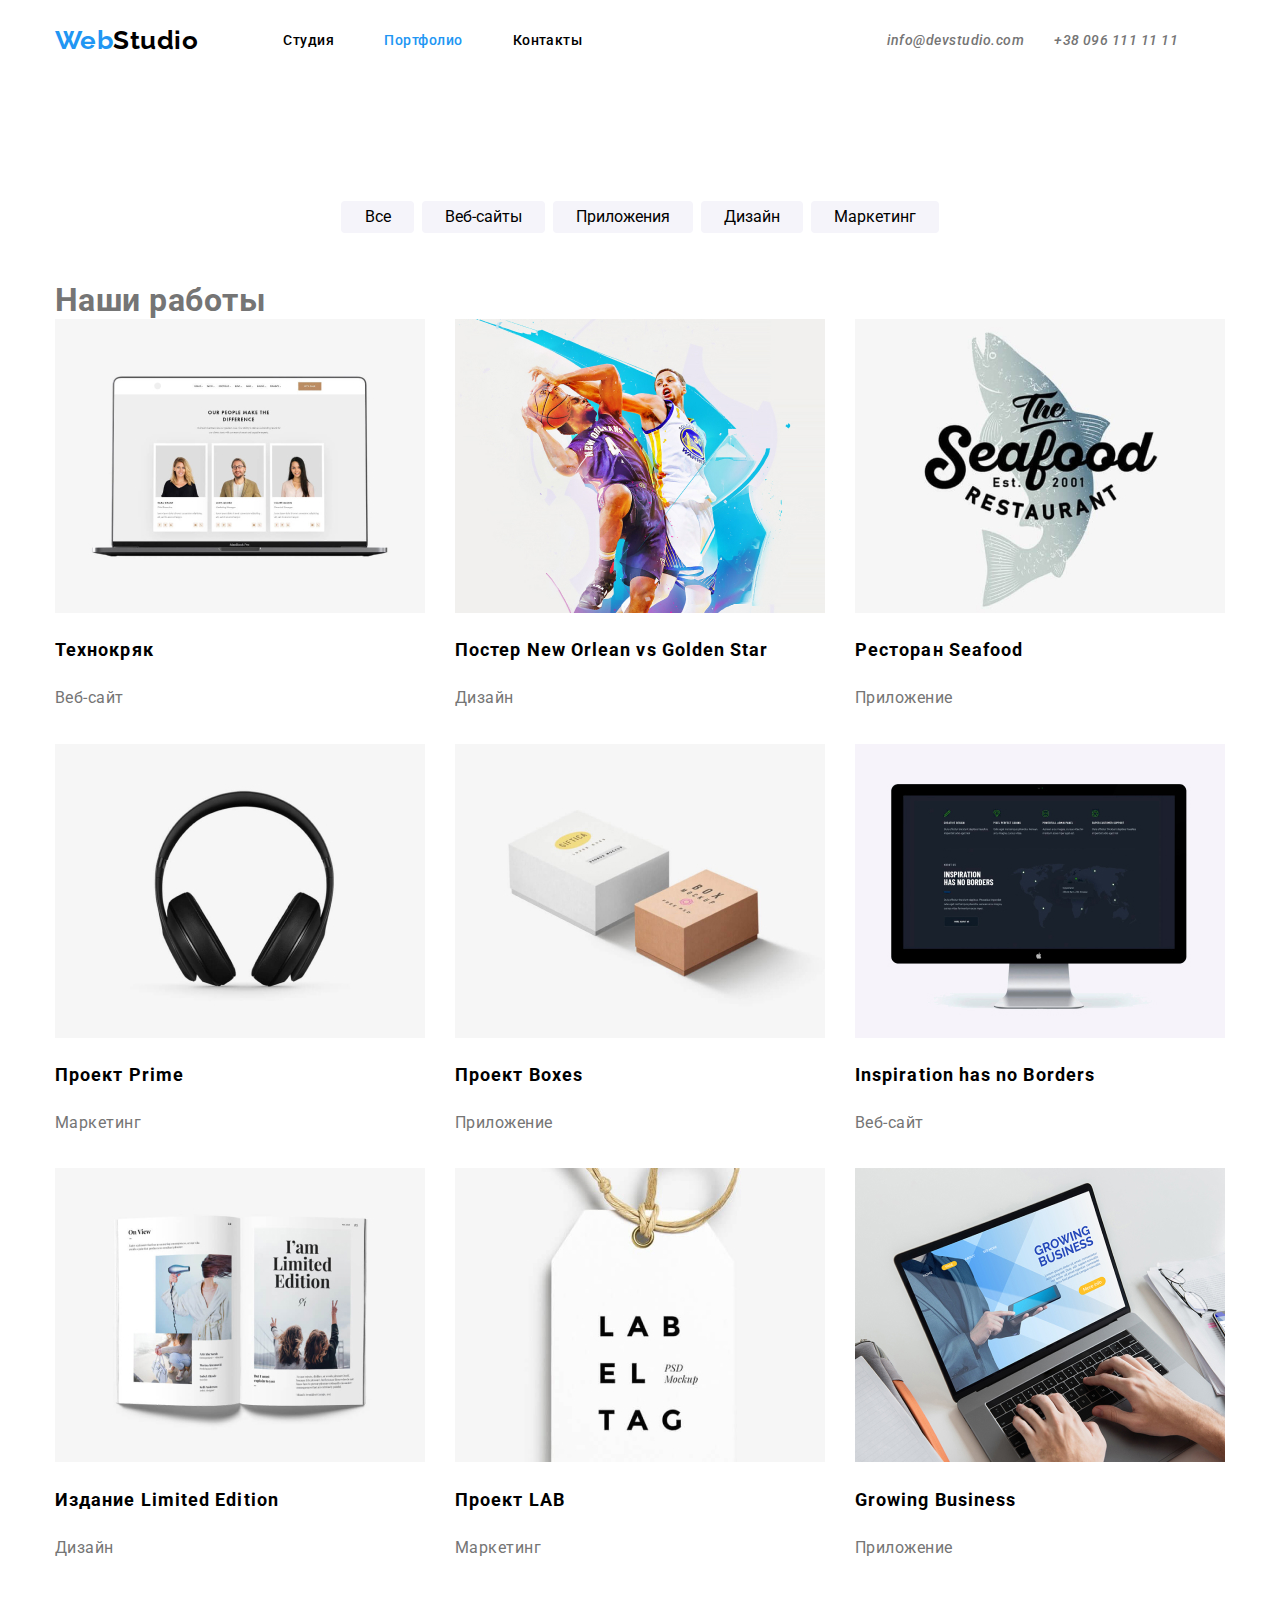
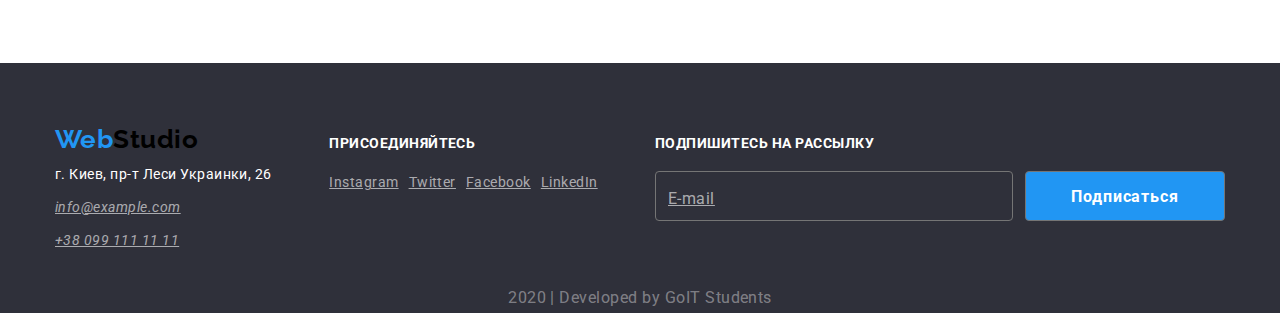
==== portfolio.html @ d3523431 "добавляет исходные файлы с дз3" ====
<!DOCTYPE html>
<html lang="ru">
  <head>
    <meta charset="UTF-8" />
    <meta name="viewport" content="width=device-width, initial-scale=1.0" />
    <title>Document</title>
    <link
      href="https://fonts.googleapis.com/css2?family=Raleway&family=Roboto:wght@400;700;900&display=swap"
      rel="stylesheet"
    />
    <link
      rel="stylesheet"
      href="https://cdnjs.cloudflare.com/ajax/libs/modern-normalize/0.6.0/modern-normalize.min.css"
    />
    <link rel="stylesheet" href="./css/styles.css" />
  </head>
  <body>
    <!--навигация + контакты-->
    <header>
      <div class="container main-nav">
        <div class="logo">
          <a href="/" class="logo" lang="en"
            ><span class="logo-web">Web</span>Studio</a
          >
        </div>
        <nav>
          <ul class="site-nav">
            <li class="item"><a href="./index.html" class="link">Студия</a></li>
            <li class="item">
              <a href="./portfolio.html" class="link current">Портфолио</a>
            </li>
            <li class="item"><a href="" class="link">Контакты</a></li>
          </ul>
        </nav>
        <address>
          <ul class="address">
            <li class="item">
              <a href="mailto:info@devstudio.com" class="link"
                >info@devstudio.com</a
              >
            </li>
            <li class="item">
              <a href="tel:+380961111111" class="link">+38 096 111 11 11</a>
            </li>
          </ul>
        </address>
      </div>
    </header>
    <main class="portfolio">
      <!--список вкладок-->
      <section class="portfolio-list">
        <div class="container">
          <ul class="button-list">
            <li class="item">
              <button type="button" class="portfolio-button">Все</button>
            </li>
            <li class="item">
              <button type="button" class="portfolio-button">
                Веб-сайты
              </button>
            </li>
            <li class="item">
              <button type="button" class="portfolio-button">Приложения</button>
            </li>
            <li class="item">
              <button type="button" class="portfolio-button">Дизайн</button>
            </li>
            <li class="item">
              <button type="button" class="portfolio-button">Маркетинг</button>
            </li>
          </ul>
        </div>
      </section>

      <!--наши работы-->
      <section>
        <div class="container">
          <!--заголовок спрятать в цсс-->
          <h1 class="portfolio-title">Наши работы</h1>
          <ul class="examples">
            <li class="examples-item">
              <a href="" class="link"
                ><img src="./img/techno.jpg" alt="team photo" />
                <h2 class="examples-title">Технокряк</h2>
                <p class="text">Веб-сайт</p>
                <p class="discription">
                  Технокряк это современная площадка распространения
                  коронавируса. Компании используют эту платформу для цифрового
                  шпионажа и атак на защищённые сервера конкурентов.
                </p>
              </a>
            </li>
            <li class="examples-item">
              <a href="" class="link"
                ><img src="./img/poster.jpg" alt="sport photo" />
                <h2 class="examples-title">Постер New Orlean vs Golden Star</h2>
                <p class="text">Дизайн</p>
                <p class="discription">
                  Технокряк это современная площадка распространения
                  коронавируса. Компании используют эту платформу для цифрового
                  шпионажа и атак на защищённые сервера конкурентов.
                </p>
              </a>
            </li>
            <li class="examples-item">
              <a href="" class="link"
                ><img src="./img/seafood.jpg" alt="seafood photo" />
                <h2 class="examples-title">Ресторан Seafood</h2>
                <p class="text">Приложение</p>
                <p class="discription">
                  Технокряк это современная площадка распространения
                  коронавируса. Компании используют эту платформу для цифрового
                  шпионажа и атак на защищённые сервера конкурентов.
                </p>
              </a>
            </li>
            <li class="examples-item">
              <a href="" class="link"
                ><img src="./img/prime.jpg" alt="headphones photo" />
                <h2 class="examples-title">Проект Prime</h2>
                <p class="text">Маркетинг</p>
                <p class="discription">
                  Технокряк это современная площадка распространения
                  коронавируса. Компании используют эту платформу для цифрового
                  шпионажа и атак на защищённые сервера конкурентов.
                </p>
              </a>
            </li>
            <li class="examples-item">
              <a href="" class="link"
                ><img src="./img/boxes.jpg" alt="boxes photo" />
                <h2 class="examples-title">Проект Boxes</h2>
                <p class="text">Приложение</p>
                <p class="discription">
                  Технокряк это современная площадка распространения
                  коронавируса. Компании используют эту платформу для цифрового
                  шпионажа и атак на защищённые сервера конкурентов.
                </p>
              </a>
            </li>
            <li class="examples-item">
              <a href="" class="link"
                ><img src="./img/inspiration.jpg" alt="tv photo" />
                <h2 class="examples-title">Inspiration has no Borders</h2>
                <p class="text">Веб-сайт</p>
                <p class="discription">
                  Технокряк это современная площадка распространения
                  коронавируса. Компании используют эту платформу для цифрового
                  шпионажа и атак на защищённые сервера конкурентов.
                </p>
              </a>
            </li>
            <li class="examples-item">
              <a href="" class="link"
                ><img src="./img/limitededition.jpg" alt="photo of book" />
                <h2 class="examples-title">Издание Limited Edition</h2>
                <p class="text">Дизайн</p>
                <p class="discription">
                  Технокряк это современная площадка распространения
                  коронавируса. Компании используют эту платформу для цифрового
                  шпионажа и атак на защищённые сервера конкурентов.
                </p>
              </a>
            </li>
            <li class="examples-item">
              <a href="" class="link"
                ><img src="./img/lab.jpg" alt="text photo" />
                <h2 class="examples-title">Проект LAB</h2>
                <p class="text">Маркетинг</p>
                <p class="discription">
                  Технокряк это современная площадка распространения
                  коронавируса. Компании используют эту платформу для цифрового
                  шпионажа и атак на защищённые сервера конкурентов.
                </p>
              </a>
            </li>
            <li class="examples-item">
              <a href="" class="link"
                ><img src="./img/business.jpg" alt="laptpo photo" />
                <h2 class="examples-title">Growing Business</h2>
                <p class="text">Приложение</p>
                <p class="discription">
                  Технокряк это современная площадка распространения
                  коронавируса. Компании используют эту платформу для цифрового
                  шпионажа и атак на защищённые сервера конкурентов.
                </p>
              </a>
            </li>
          </ul>
        </div>
      </section>
    </main>
    <!--подвал страницы-->
    <footer class="footer-section">
      <div class="container footer">
        <!-- блок адрес -->
        <div class="address-container">
          <a href="/" lang="en" class="logo"
            ><span class="logo-web">Web</span>Studio</a
          >
          <address>
            <p class="address">г. Киев, пр-т Леси Украинки, 26</p>
            <a href="mailto:info@example.com" class="link">info@example.com</a>
            <a href="tel:+380991111111" class="link">+38 099 111 11 11</a>
          </address>
        </div>
        <!--блок соцсети-->
        <div class="join-us">
          <h3 class="title">присоединяйтесь</h3>
          <ul class="join-list">
            <li class="item"><a href="" class="link">Instagram</a></li>
            <li class="item"><a href="" class="link">Twitter</a></li>
            <li class="item"><a href="" class="link">Facebook</a></li>
            <li class="item"><a href="" class="link">LinkedIn</a></li>
          </ul>
        </div>

        <!--блок присоединяйтесь-->
        <div class="sign-up">
          <h3 class="title">подпишитесь на рассылку</h3>
          <ul class="signup-buttons">
            <li class="item"><a href="" class="button">E-mail</a></li>
            <li class="item">
              <a href="" class="button primary">Подписаться</a>
            </li>
          </ul>
        </div>
      </div>
      <p class="text">2020 | Developed by GoIT Students</p>
    </footer>
  </body>
</html>
---- css/styles.css ----
:root {
  --primary-text-color: #757575;
  --title-text-color: #000000;
  --accent-color: #2196f3;
  --primary-white-color: #ffffff;
}

body {
  padding-bottom: 16px;
  color: var(--primary-text-color);
  background-color: var(--primary-white-color);

  font-family: Roboto, sans-serif;
  letter-spacing: 0.03em;
}

.container {
  width: 1200px;
  margin: auto;
  padding-left: 15px;
  padding-right: 15px;
}

ul {
  list-style: none;
  padding: 0;
  margin: 0;
}

/* Header */

.page-header {
  margin-bottom: 36px;
}

.main-nav {
  display: flex;
  align-items: center;
}

/* LOGO */

.logo {
  color: var(--title-text-color);

  font-family: Raleway, sans-serif;
  font-weight: bold;
  font-size: 26px;
  line-height: 31px;
  text-decoration: none;
}

.logo-web {
  color: var(--accent-color);
  font-family: Raleway, sans-serif;
}

.logo:hover {
  color: var(--accent-color);
}

/* site-nav */

.site-nav {
  display: flex;
  margin-left: 85px;
}

.site-nav .item:not(:last-child) {
  margin-right: 50px;
}

.site-nav .link {
  display: block;
  margin-top: 32px;
  padding-bottom: 32px;

  color: var(--title-text-color);

  font-weight: 500;
  font-size: 14px;
  line-height: 1.2;
  text-decoration: none;
}

.site-nav .link:hover,
.site-nav .link:focus {
  color: var(--accent-color);
}

.site-nav .link.current {
  color: var(--accent-color);
}

/* address */

.address {
  display: flex;
  margin-left: 305px;
}

.address .item + .item {
  margin-left: 30px;
}

.address .link {
  display: block;
  padding-top: 32px;
  padding-bottom: 32px;

  color: var(--primary-text-color);

  font-weight: 500;
  font-size: 14px;
  line-height: 1.2;
  text-decoration: none;
}

.address .link:hover,
.address .link:focus {
  color: var(--accent-color);
}

/* HERO */

.hero {
  margin-bottom: 94px;
  padding-top: 200px;
  padding-bottom: 200px;
  background-color: rgba(47, 48, 58, 80%);
  text-align: center;
}

.hero-title {
  margin-top: 0;
  margin-bottom: 30px;
  color: #ffffff;

  font-style: normal;
  font-weight: 900;
  font-size: 44px;
  line-height: 1.3;
  letter-spacing: 0.06em;
  text-transform: uppercase;
}

.hero-button {
  display: inline-block;
  border-radius: 4px;
  padding: 11px 28px;
  text-decoration: none;

  color: var(--primary-white-color);
  background-color: var(--accent-color);

  min-width: 200px;
  height: 50px;
  left: 700px;
  top: 466px;
}

/* section */

.section {
  margin-bottom: 94px;
}

.section-title {
  margin-top: 0;
  margin-bottom: 50px;
  color: var(--title-text-color);

  font-weight: bold;
  font-size: 36px;
  line-height: 1.2;
  text-align: center;
}

/* section feature */

.feature {
  display: flex;
  justify-content: space-between;
}

.feature .item:not(:last-child) {
  margin-right: 30px;
}

.feature-title {
  margin-top: 0;
  margin-bottom: 0;
}

.feature .title {
  margin-top: 30px;
  margin-bottom: 10px;
  color: var(--title-text-color);

  font-weight: bold;
  font-size: 14px;
  line-height: 1.1;
  text-transform: uppercase;
}

.feature-list {
  margin-top: 0;
  margin-bottom: 0;
}

.figure {
  margin-top: 0;
  margin-bottom: 0;
  margin-right: 0;
  margin-left: 0;
}

/* work */

.work {
  display: flex;
  justify-content: space-between;
}

.work .item:not(:last-child) {
  margin-right: 30px;
}

.work .text {
  margin-top: 0;
  margin-bottom: 0;
  color: var(--primary-white-color);
  background-color: rgba(47, 48, 58, 80%);

  font-weight: bold;
  font-size: 14px;
  line-height: 1.1;
  text-align: center;
  text-transform: uppercase;
}

/* team */

.team {
  display: flex;
  justify-content: space-between;
}

.team-card:not(:last-child) {
  margin-right: 30px;
}

.team-section {
  padding-top: 94px;
  padding-bottom: 94px;
  margin-bottom: 94px;
}

.team-photo {
  margin-top: 0;
  margin-bottom: 30px;
}

.team-card {
  padding-bottom: 24px;
}

.team .name {
  margin-top: 0;
  margin-bottom: 10px;
  color: var(--title-text-color);

  font-weight: 500;
  font-size: 16px;
  line-height: 1.2;
  text-align: center;
}

.occupation {
  margin-top: 0;
  margin-bottom: 16px;
  font-size: 16px;
  line-height: 1.2;
  text-align: center;
}

.social-list .link {
  color: var(--primary-text-color);
}

.social-list .link:hover,
.social-list .link:focus {
  color: var(--accent-color);
}

/* clients */

.clients {
  display: flex;
  justify-content: space-between;
}

/* Footer */

.footer-section {
  background-color: #2f303a;
  padding-bottom: 5px;
}

.footer {
  display: flex;
  align-items: flex-start;
  justify-content: space-between;
}

/* footer address */

.address-container {
  margin-top: 61px;
  margin-bottom: 28px;
}

.address-container .logo {
  display: block;
  margin-bottom: 8px;
}

/* join- us */

.join-us {
  margin-top: 73px;
  margin-bottom: 56px;
}

.join-list {
  display: flex;
}

.join-list .item:not(:last-child) {
  margin-right: 10px;
}

/* sineup */

.sign-up {
  margin-top: 73px;
  margin-bottom: 50px;
}

.signup-buttons {
  display: flex;
}

.signup-buttons .item + .item {
  margin-left: 12px;
}

.footer-section .address {
  margin-left: 0;
  margin-top: 0;
  margin-bottom: 9px;
  color: var(--primary-white-color);

  font-style: normal;
  font-weight: normal;
  font-size: 14px;
  line-height: 1.7;
}

.footer-section .link {
  display: block;
  margin-bottom: 9px;
  color: rgba(255, 255, 255, 60%);

  font-size: 14px;
  line-height: 1.7;
}

.footer-section .link:hover,
.footer-section .link:focus {
  color: var(--accent-color);
}

.footer-section .title {
  margin: 0;
  margin-bottom: 20px;
  color: var(--primary-white-color);

  font-weight: bold;
  font-size: 14px;
  line-height: 1.1;
  text-transform: uppercase;
}

.footer-section .text {
  margin-top: 0;
  margin-bottom: 0;
  color: rgba(255, 255, 255, 40%);
  text-align: center;
}

.button {
  display: inline-block;
  border: 1px solid var(--primary-text-color);
  border-radius: 4px;
  padding-left: 12px;
  padding-right: 12px;
  padding-top: 18px;
  padding-bottom: 18px;

  min-width: 358px;
  height: 50px;

  color: rgba(255, 255, 255, 60%);
  background-color: #2f303a;
}

.button.primary {
  display: inline-block;
  border-radius: 4px;
  padding: 11px 28px;

  min-width: 200px;
  height: 50px;
  left: 1185px;
  top: 2764px;

  color: var(--primary-white-color);
  background-color: var(--accent-color);

  font-family: inherit;
  font-weight: bold;
  font-size: 16px;
  line-height: 1.8;
  letter-spacing: 0.06em;
  text-decoration: none;
  align-items: center;
  text-align: center;
}

.button.primary:hover,
.button.primary:focus {
  color: var(--primary-text-color);
}

.button:hover,
.button:focus {
  color: var(--accent-color);
}

/* PORTFOLIO */

.portfolio {
  margin-top: 120px;
  margin-bottom: 100px;
}

/* portfolio buttons */

.button-list {
  display: flex;
  justify-content: center;
}

.button-list .item:not(:last-child) {
  margin-right: 8px;
}

.portfolio-list {
  padding-bottom: 33px;
}

.portfolio-button {
  min-width: 73px;
  padding: 6px 22px;

  border-radius: 4px;
  border: 1px solid transparent;
  margin-bottom: 16px;
  color: var(--title-text-color);
  background-color: #f5f4fa;
}

.portfolio-button:hover,
.portfolio-button:focus {
  color: var(--primary-white-color);
  background-color: var(--accent-color);
}

/* portfolio title */

.portfolio-title {
  margin-top: 0;
  margin-bottom: 0;
}

/* examples */

.examples {
  display: flex;
  flex-wrap: wrap;
}

.examples-item {
  width: calc((100% - 60px) / 3);
  margin-right: 30px;
  margin-bottom: 30px;
}

.examples-item:nth-child(3n) {
  margin: 0;
}

.examples-item:nth-last-child(-n + 3) {
  margin-bottom: 0;
}

.examples .link {
  text-decoration: none;
}

.examples-title {
  color: var(--title-text-color);
  font-weight: 700;
  font-size: 18px;
  line-height: 2;
  letter-spacing: 0.06em;
}

.examples .text {
  margin-top: 0;
  margin-bottom: 0;
  color: var(--primary-text-color);
  font-size: 16px;
  line-height: 1.9;
}

.examples .discription {
  display: none;
  margin-top: 0;
  margin-bottom: 0;
  color: var(--primary-text-color);
  font-size: 18px;
  line-height: 1.5;
}
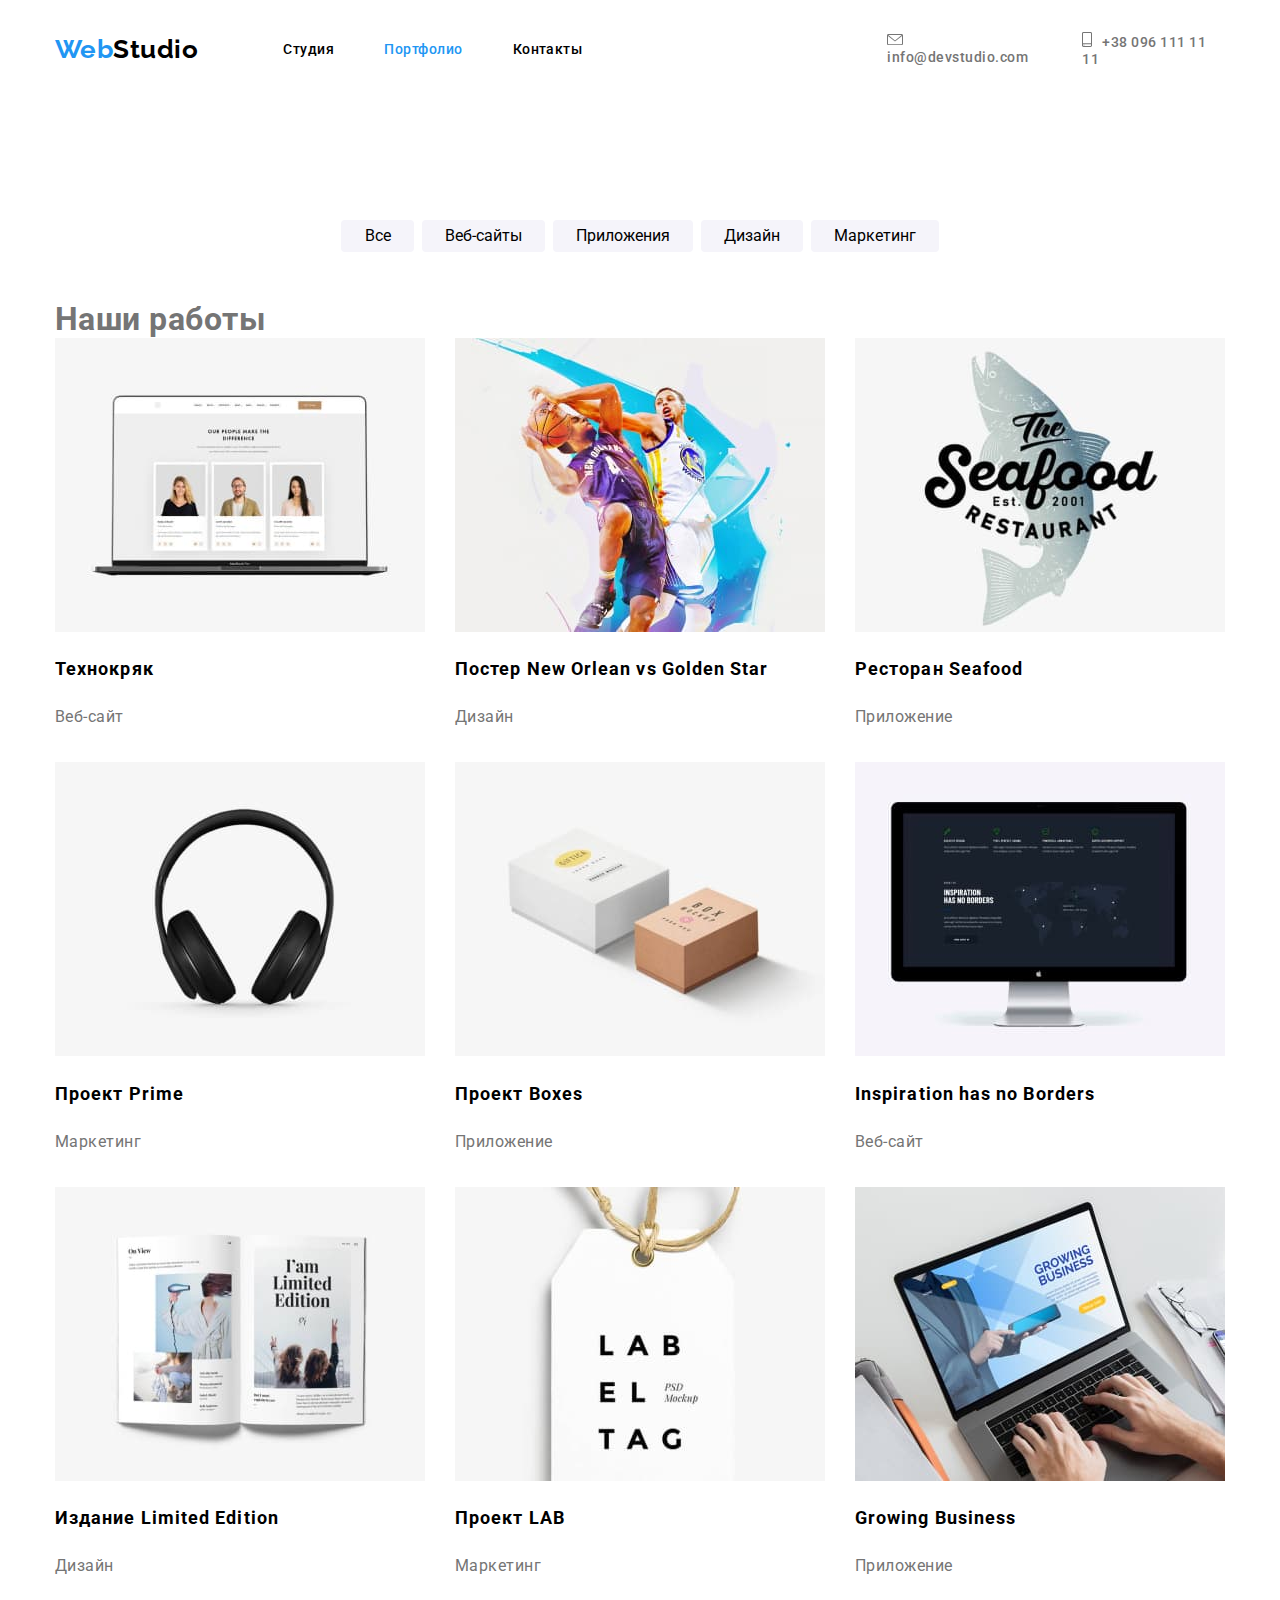
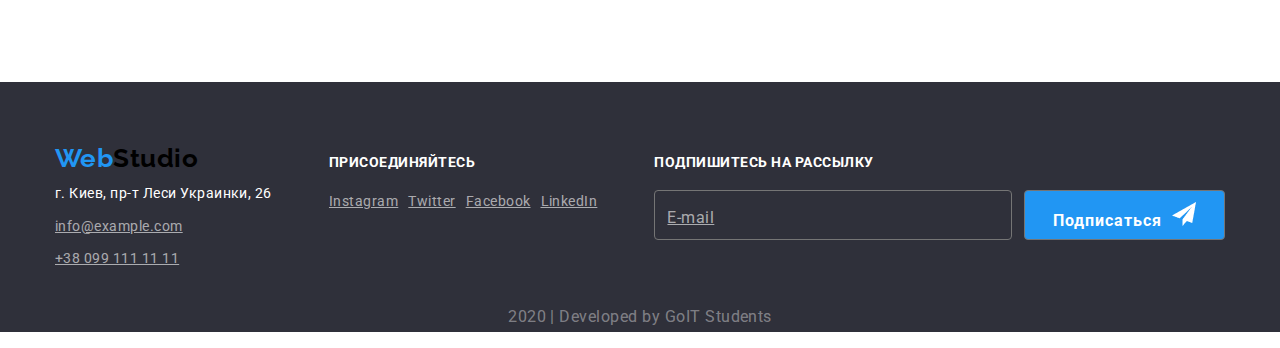
==== commit 675899df: "добавляет иконки для кнопки" ====
--- a/portfolio.html
+++ b/portfolio.html
@@ -35,12 +35,14 @@
         <address>
           <ul class="address">
             <li class="item">
-              <a href="mailto:info@devstudio.com" class="link"
+              <a href="mailto:info@devstudio.com" class="link icon-envelope"
                 >info@devstudio.com</a
               >
             </li>
             <li class="item">
-              <a href="tel:+380961111111" class="link">+38 096 111 11 11</a>
+              <a href="tel:+380961111111" class="link icon-phone"
+                >+38 096 111 11 11</a
+              >
             </li>
           </ul>
         </address>
--- a/css/styles.css
+++ b/css/styles.css
@@ -3,6 +3,7 @@
   --title-text-color: #000000;
   --accent-color: #2196f3;
   --primary-white-color: #ffffff;
+  --background-accent-color: #f5f4fa;
 }
 
 body {
@@ -114,6 +115,7 @@
   font-size: 14px;
   line-height: 1.2;
   text-decoration: none;
+  font-style: normal;
 }
 
 .address .link:hover,
@@ -121,14 +123,44 @@
   color: var(--accent-color);
 }
 
+.address .icon-envelope::before {
+  display: inline-block;
+  content: '';
+  width: 16px;
+  height: 11px;
+  margin-right: 10px;
+  background-image: url(../img/envelope.svg);
+}
+
+.address .icon-phone::before {
+  display: inline-block;
+  content: '';
+  width: 10px;
+  height: 15px;
+  margin-right: 10px;
+  background-image: url(../img/smartphone.svg);
+}
+
 /* HERO */
 
 .hero {
+  max-width: 1600px;
+  height: 600px;
+  margin-left: auto;
+  margin-right: auto;
   margin-bottom: 94px;
   padding-top: 200px;
   padding-bottom: 200px;
+  text-align: center;
   background-color: rgba(47, 48, 58, 80%);
-  text-align: center;
+  background-image: linear-gradient(
+      to right,
+      rgba(47, 48, 58, 0.8),
+      rgba(47, 48, 58, 0.8)
+    ),
+    url(../img/header.img.jpg);
+  background-repeat: no-repeat;
+  background-position: center;
 }
 
 .hero-title {
@@ -145,18 +177,23 @@
 }
 
 .hero-button {
-  display: inline-block;
+  /* display: inline-block; */
+
+  min-width: 200px;
+  height: 50px;
+
+  box-shadow: 0px 4px 4px rgba(0, 0, 0, 0.15);
   border-radius: 4px;
-  padding: 11px 28px;
+  padding: 10px 32px;
+
   text-decoration: none;
+  text-align: center;
+  align-items: center;
+  border: 1px solid transparent;
 
   color: var(--primary-white-color);
   background-color: var(--accent-color);
-
-  min-width: 200px;
-  height: 50px;
-  left: 700px;
-  top: 466px;
+  font-weight: bold;
 }
 
 /* section */
@@ -208,6 +245,31 @@
   margin-bottom: 0;
 }
 
+.feature-list::before {
+  display: block;
+  height: 120px;
+  content: '';
+  background-repeat: no-repeat;
+  background-position: center;
+  background-color: #f5f4fa;
+}
+
+.item.antenna::before {
+  background-image: url(../img/antenna1.svg);
+}
+
+.item.clock::before {
+  background-image: url(../img/clock1.svg);
+}
+
+.item.diagram::before {
+  background-image: url(../img/diagram1.svg);
+}
+
+.item.astronaut::before {
+  background-image: url(../img/astronaut1.svg);
+}
+
 .figure {
   margin-top: 0;
   margin-bottom: 0;
@@ -251,6 +313,7 @@
 }
 
 .team-section {
+  background-color: var(--background-accent-color);
   padding-top: 94px;
   padding-bottom: 94px;
   margin-bottom: 94px;
@@ -374,6 +437,7 @@
 
   font-size: 14px;
   line-height: 1.7;
+  font-style: normal;
 }
 
 .footer-section .link:hover,
@@ -416,7 +480,7 @@
 }
 
 .button.primary {
-  display: inline-block;
+  /* display: inline-block; */
   border-radius: 4px;
   padding: 11px 28px;
 
@@ -443,6 +507,16 @@
   color: var(--primary-text-color);
 }
 
+.button.primary::after {
+  display: inline-block;
+  content: '';
+  width: 24px;
+  height: 24px;
+  margin-left: 10px;
+  background-image: url(../img/icon-send.png);
+  background-size: contain;
+}
+
 .button:hover,
 .button:focus {
   color: var(--accent-color);
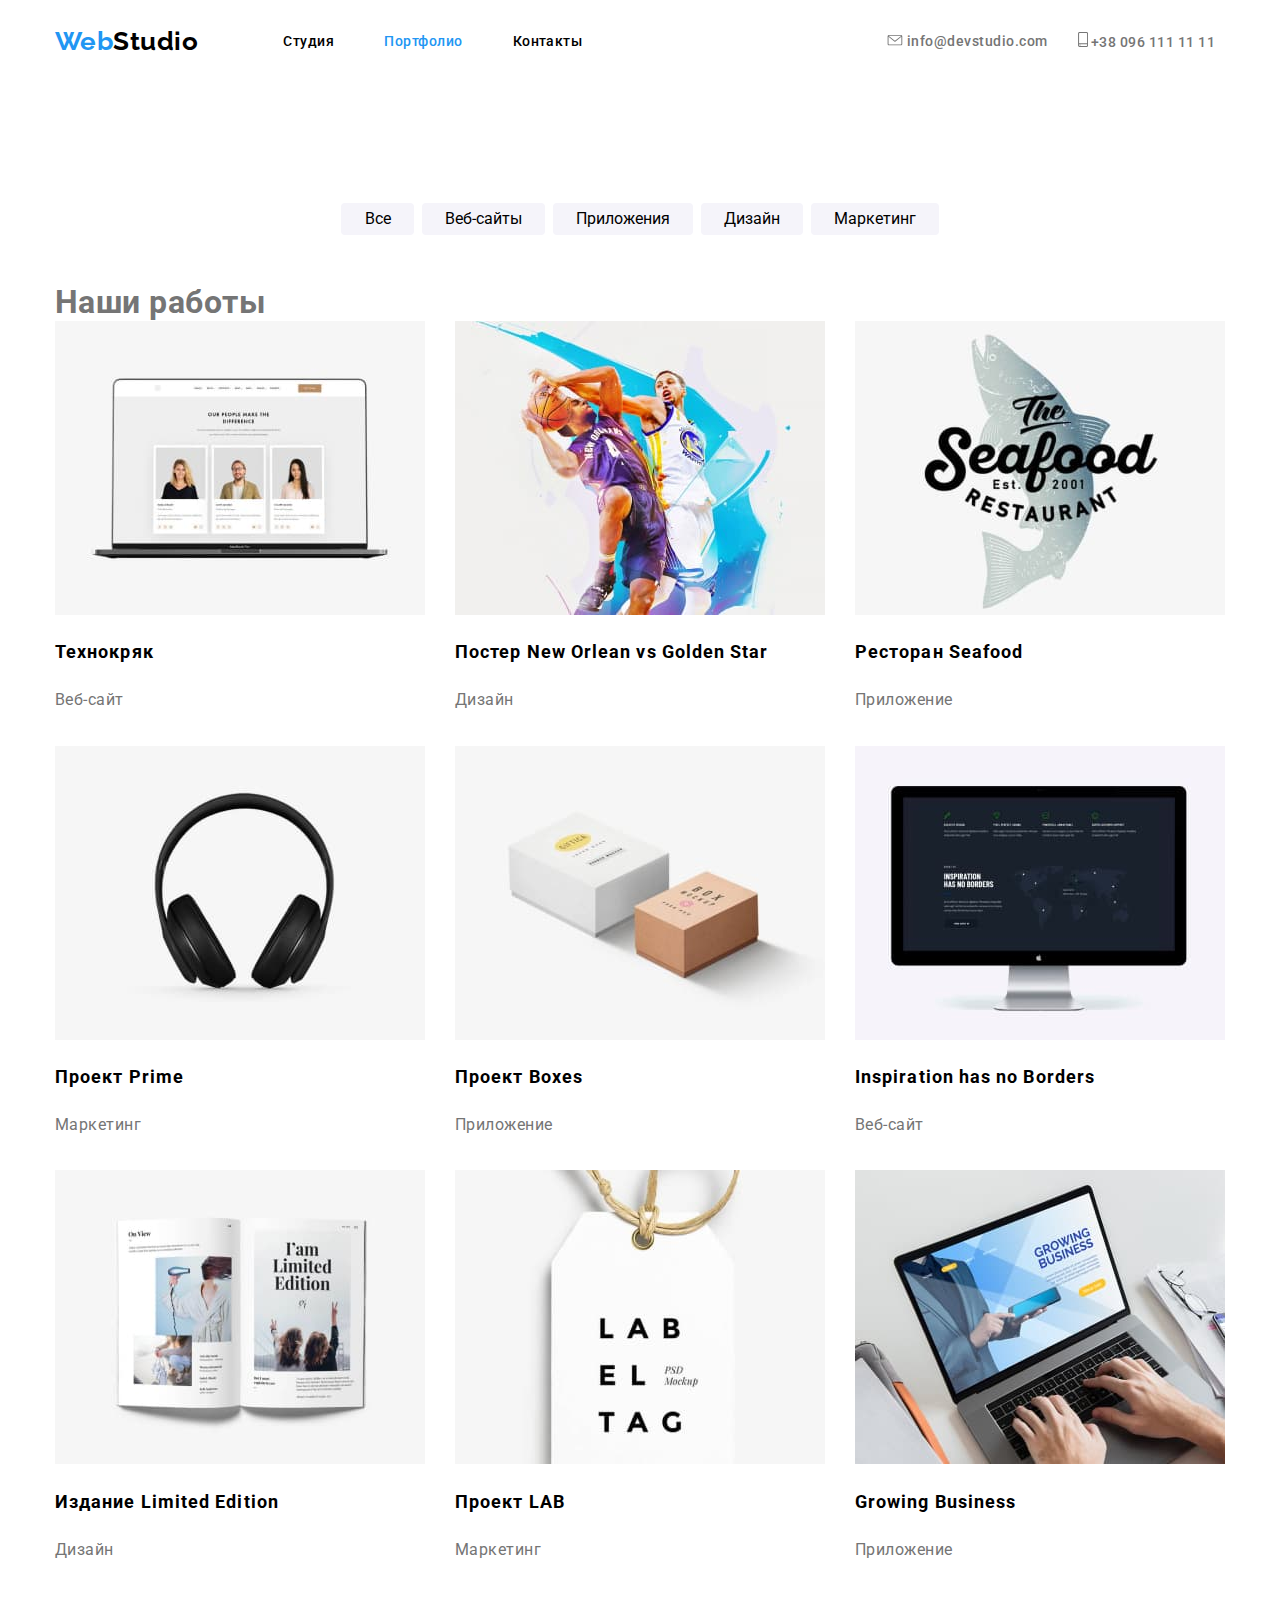
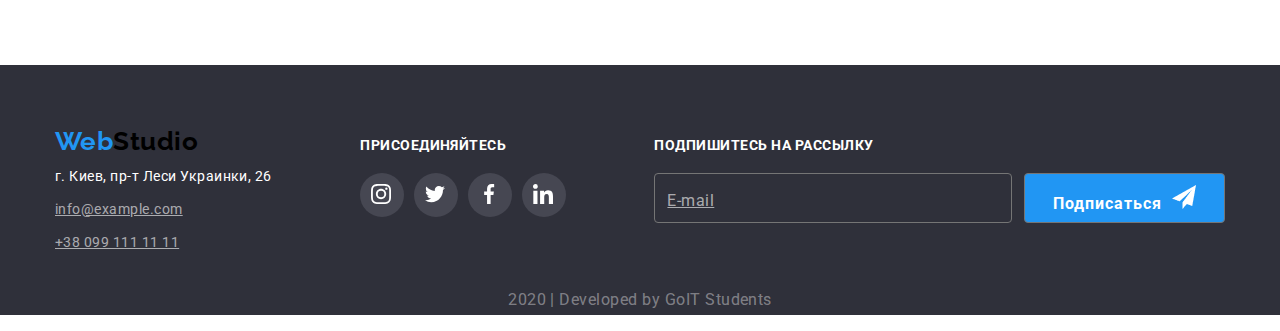
==== commit 5fe4225e: "добавляет все иконки студио и портфолио" ====
--- a/portfolio.html
+++ b/portfolio.html
@@ -35,13 +35,19 @@
         <address>
           <ul class="address">
             <li class="item">
-              <a href="mailto:info@devstudio.com" class="link icon-envelope"
-                >info@devstudio.com</a
+              <a href="mailto:info@devstudio.com" class="link">
+                <svg class="icon-envelope">
+                  <use href="./img/sprite.svg#icon-envelope"></use>
+                </svg>
+                info@devstudio.com</a
               >
             </li>
             <li class="item">
-              <a href="tel:+380961111111" class="link icon-phone"
-                >+38 096 111 11 11</a
+              <a href="tel:+380961111111" class="link">
+                <svg class="icon-phone">
+                  <use href="./img/sprite.svg#icon-smartphone"></use>
+                </svg>
+                +38 096 111 11 11</a
               >
             </li>
           </ul>
@@ -210,10 +216,34 @@
         <div class="join-us">
           <h3 class="title">присоединяйтесь</h3>
           <ul class="join-list">
-            <li class="item"><a href="" class="link">Instagram</a></li>
-            <li class="item"><a href="" class="link">Twitter</a></li>
-            <li class="item"><a href="" class="link">Facebook</a></li>
-            <li class="item"><a href="" class="link">LinkedIn</a></li>
+            <li class="item">
+              <a href="" class="link">
+                <svg class="join-icon">
+                  <use href="./img/sprite.svg#icon-instagram"></use>
+                </svg>
+              </a>
+            </li>
+            <li class="item">
+              <a href="" class="link">
+                <svg class="join-icon">
+                  <use href="./img/sprite.svg#icon-twitter"></use>
+                </svg>
+              </a>
+            </li>
+            <li class="item">
+              <a href="" class="link">
+                <svg class="join-icon">
+                  <use href="./img/sprite.svg#icon-facebook"></use>
+                </svg>
+              </a>
+            </li>
+            <li class="item">
+              <a href="" class="link">
+                <svg class="join-icon">
+                  <use href="./img/sprite.svg#icon-linkedin"></use>
+                </svg>
+              </a>
+            </li>
           </ul>
         </div>
 
--- a/css/styles.css
+++ b/css/styles.css
@@ -98,6 +98,7 @@
 .address {
   display: flex;
   margin-left: 305px;
+  align-items: center;
 }
 
 .address .item + .item {
@@ -123,23 +124,43 @@
   color: var(--accent-color);
 }
 
-.address .icon-envelope::before {
+.icon-envelope {
+  width: 16px;
+  height: 11px;
+  fill: var(--primary-text-color);
+}
+
+.icon-envelope:hover {
+  fill: var(--accent-color);
+}
+
+/* .address .icon-envelope::before {
   display: inline-block;
   content: '';
   width: 16px;
   height: 11px;
   margin-right: 10px;
   background-image: url(../img/envelope.svg);
-}
-
-.address .icon-phone::before {
+} */
+
+.icon-phone {
+  width: 10px;
+  height: 15px;
+  fill: var(--primary-text-color);
+}
+
+.icon-phone:hover {
+  fill: var(--accent-color);
+}
+
+/* .address .icon-phone::before {
   display: inline-block;
   content: '';
   width: 10px;
   height: 15px;
   margin-right: 10px;
   background-image: url(../img/smartphone.svg);
-}
+} */
 
 /* HERO */
 
@@ -326,6 +347,8 @@
 
 .team-card {
   padding-bottom: 24px;
+  box-shadow: 0px 2px 1px rgba(0, 0, 0, 0.2), 0px 1px 1px rgba(0, 0, 0, 0.14),
+    0px 1px 3px rgba(0, 0, 0, 0.12);
 }
 
 .team .name {
@@ -347,13 +370,45 @@
   text-align: center;
 }
 
+.social-list {
+  display: flex;
+  padding: 0;
+  margin: 0;
+  list-style: none;
+  justify-content: center;
+}
+
+.social-list .item:not(:last-child) {
+  margin-right: 10px;
+}
+
 .social-list .link {
-  color: var(--primary-text-color);
+  display: flex;
+  width: 44px;
+  height: 44px;
+  margin: 0;
+  padding: 0;
+  align-items: center;
+  justify-content: center;
+  border-radius: 50%;
+  border: 1px solid transparent;
+  background-color: var(--background-accent-color);
+  cursor: pointer;
 }
 
 .social-list .link:hover,
 .social-list .link:focus {
-  color: var(--accent-color);
+  background-color: #2196f3;
+}
+
+.social-icon {
+  width: 20px;
+  height: 20px;
+  fill: #afb1b8;
+}
+
+.social-icon:hover {
+  fill: var(--primary-white-color);
 }
 
 /* clients */
@@ -361,6 +416,49 @@
 .clients {
   display: flex;
   justify-content: space-between;
+}
+
+.client-logo {
+  display: block;
+  width: 170px;
+  height: 90px;
+
+  border: 1px solid #afb1b8;
+  border-radius: 4px;
+  border-color: #afb1b8;
+}
+
+.client-logo:hover {
+  border-color: var(--accent-color);
+}
+
+.logo-item {
+  width: 44px;
+  height: 49px;
+  margin-left: 63px;
+  margin-right: 63px;
+  margin-top: 20px;
+  margin-bottom: 20px;
+  fill: #afb1b8;
+}
+
+.logo-item:hover {
+  fill: var(--accent-color);
+}
+
+.logo-item.four {
+  width: 80px;
+  height: 42px;
+}
+
+.logo-item.five {
+  width: 59px;
+  height: 47px;
+}
+
+.logo-item.six {
+  width: 88px;
+  height: 45px;
 }
 
 /* Footer */
@@ -401,6 +499,30 @@
 
 .join-list .item:not(:last-child) {
   margin-right: 10px;
+}
+
+.join-list .link {
+  display: flex;
+  width: 44px;
+  height: 44px;
+  margin: 0;
+  padding: 10px;
+  align-items: center;
+  justify-content: center;
+  border-radius: 50%;
+  border: 1px solid transparent;
+  background-color: #464752;
+  cursor: pointer;
+}
+
+.join-list .link:hover {
+  background-color: var(--accent-color);
+}
+
+.join-icon {
+  width: 20px;
+  height: 20px;
+  fill: var(--primary-white-color);
 }
 
 /* sineup */
@@ -581,6 +703,11 @@
   margin-bottom: 30px;
 }
 
+.examples-item:hover {
+  box-shadow: 1px 4px 6px rgba(0, 0, 0, 0.16), 0px 4px 4px rgba(0, 0, 0, 0.06),
+    0px 1px 1px rgba(0, 0, 0, 0.12);
+}
+
 .examples-item:nth-child(3n) {
   margin: 0;
 }
